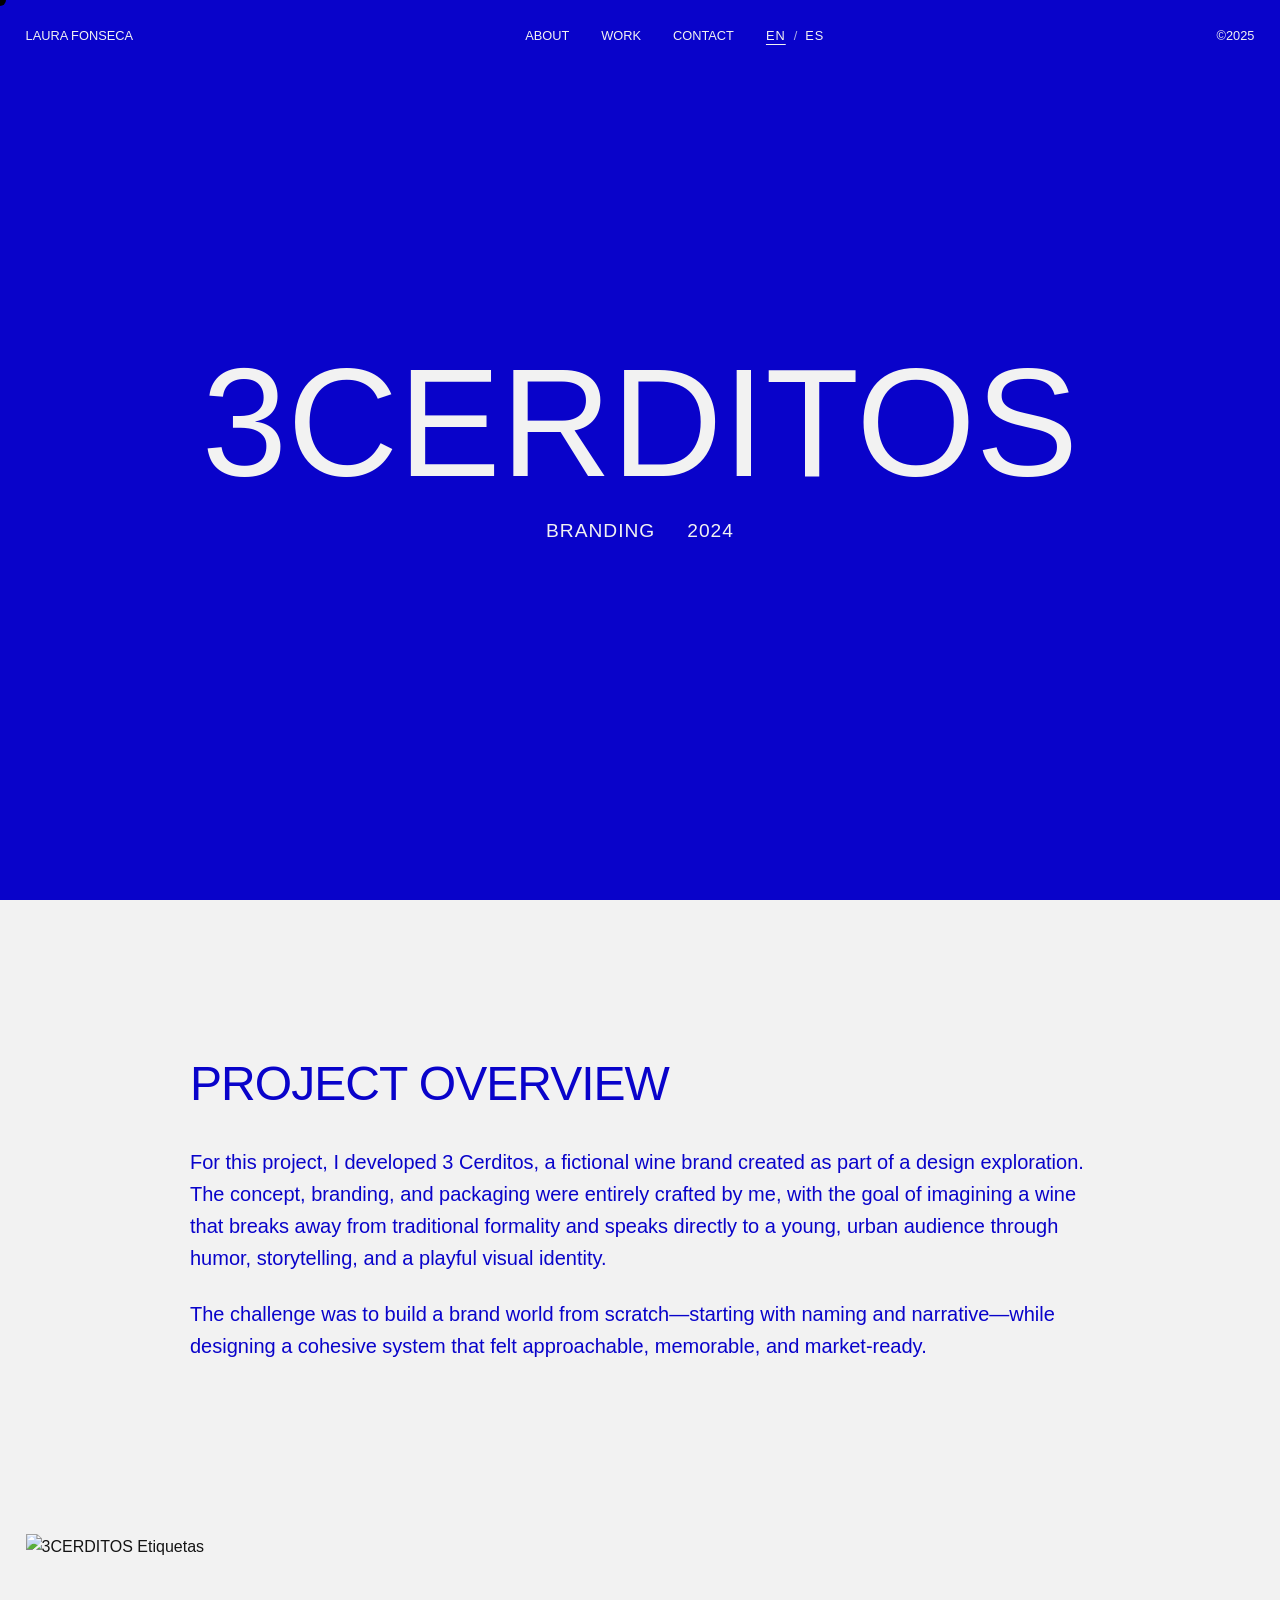
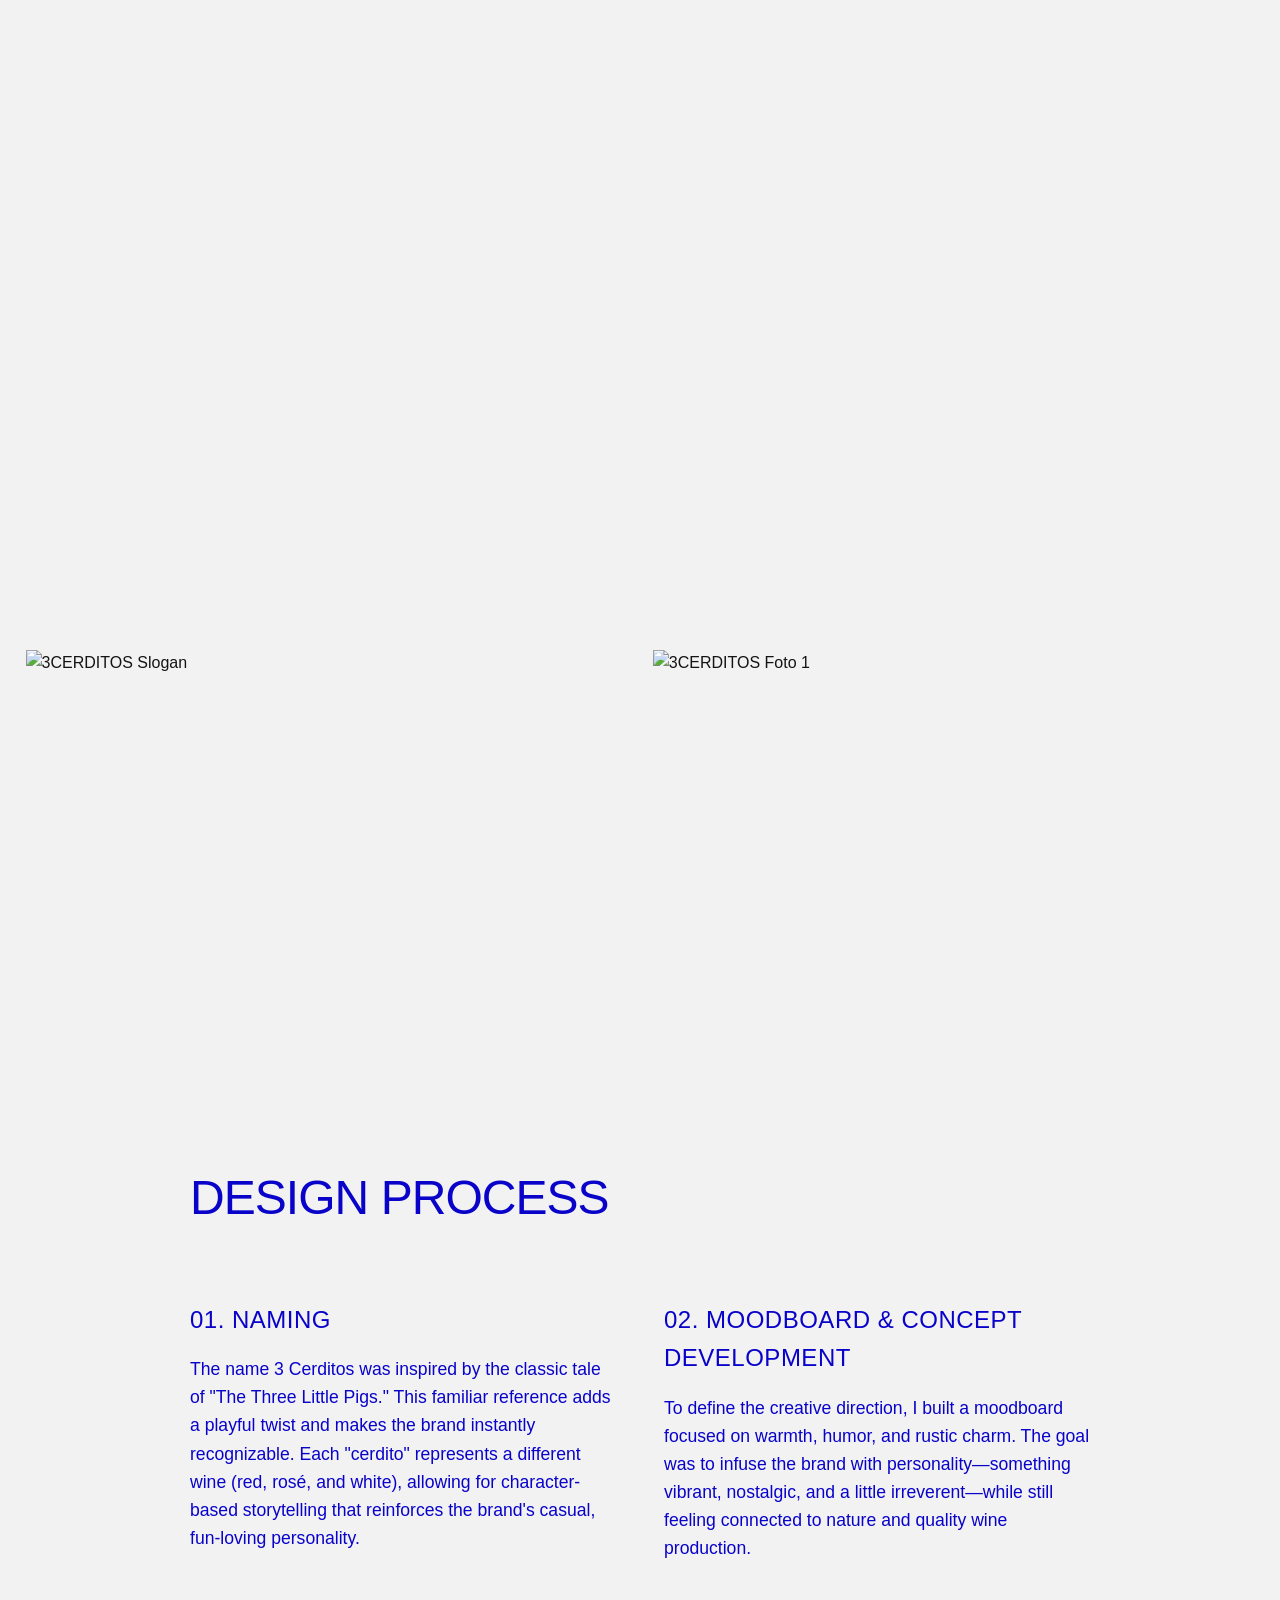
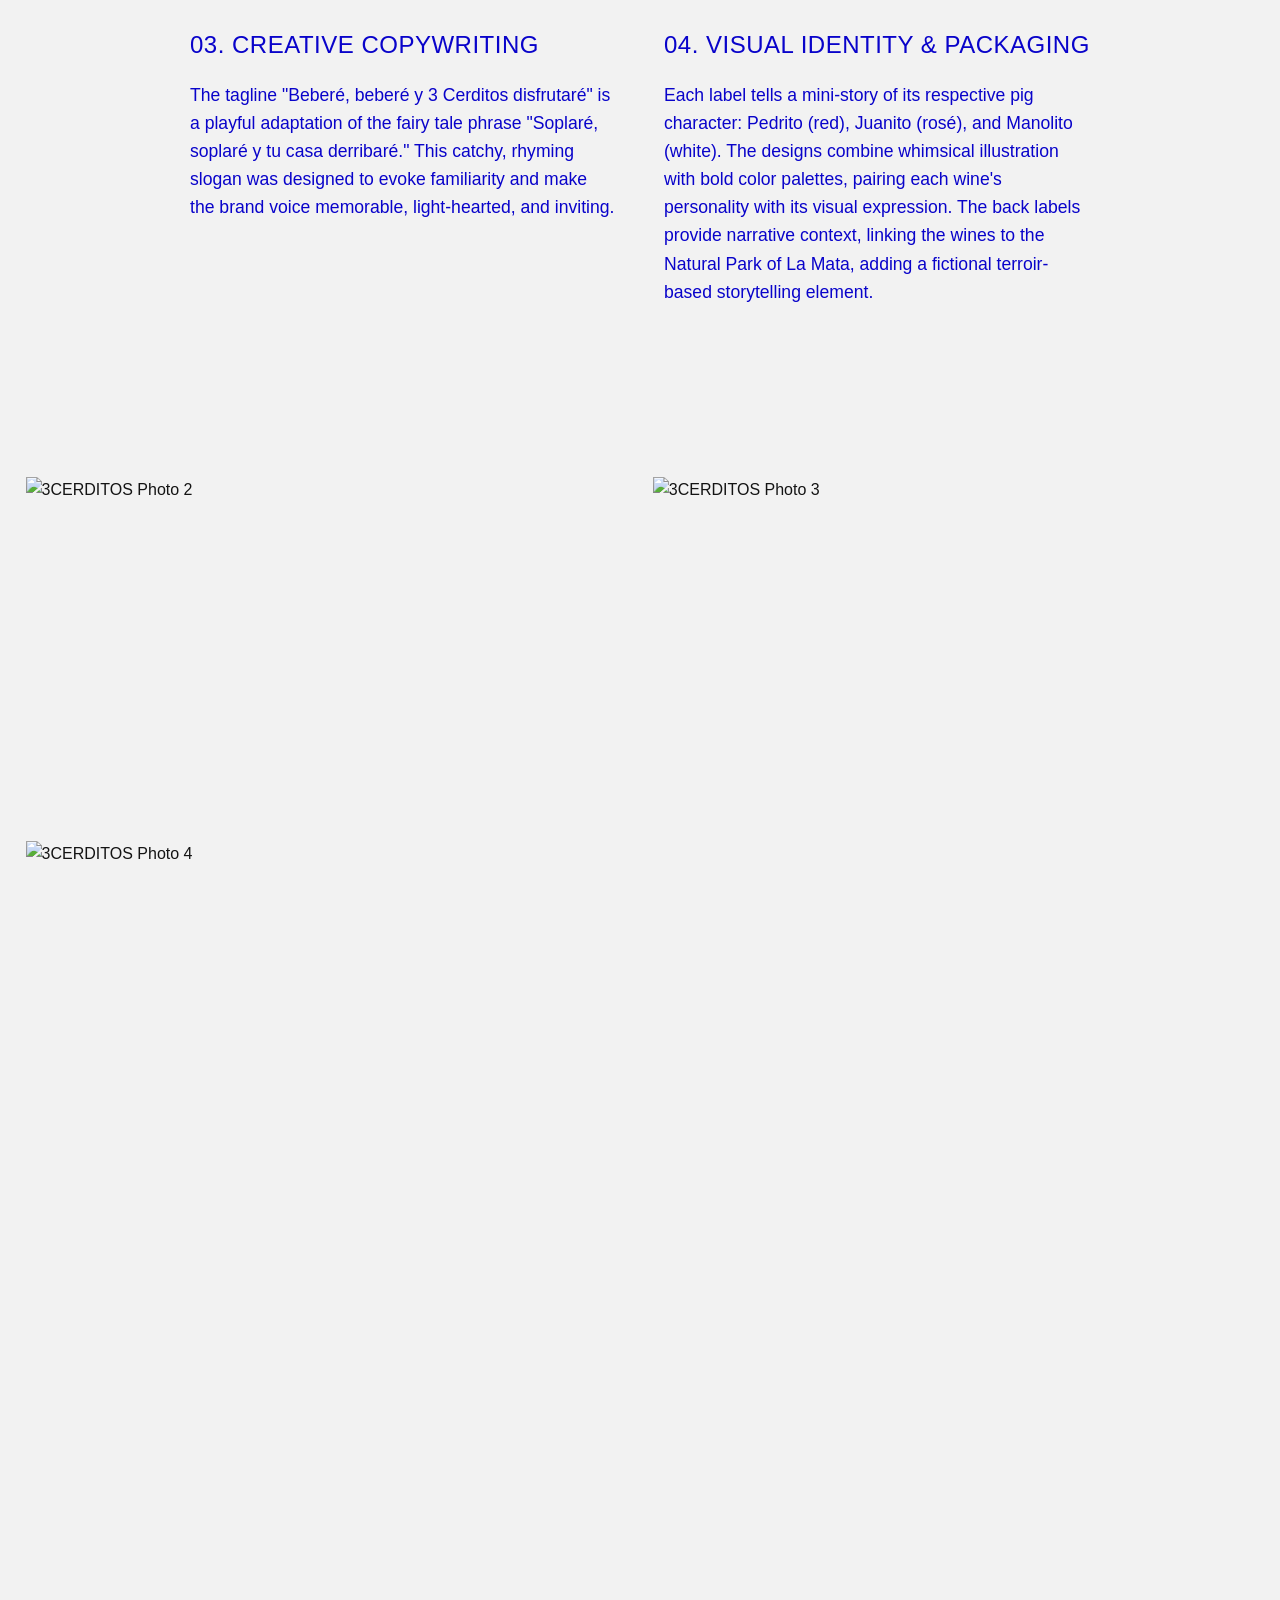
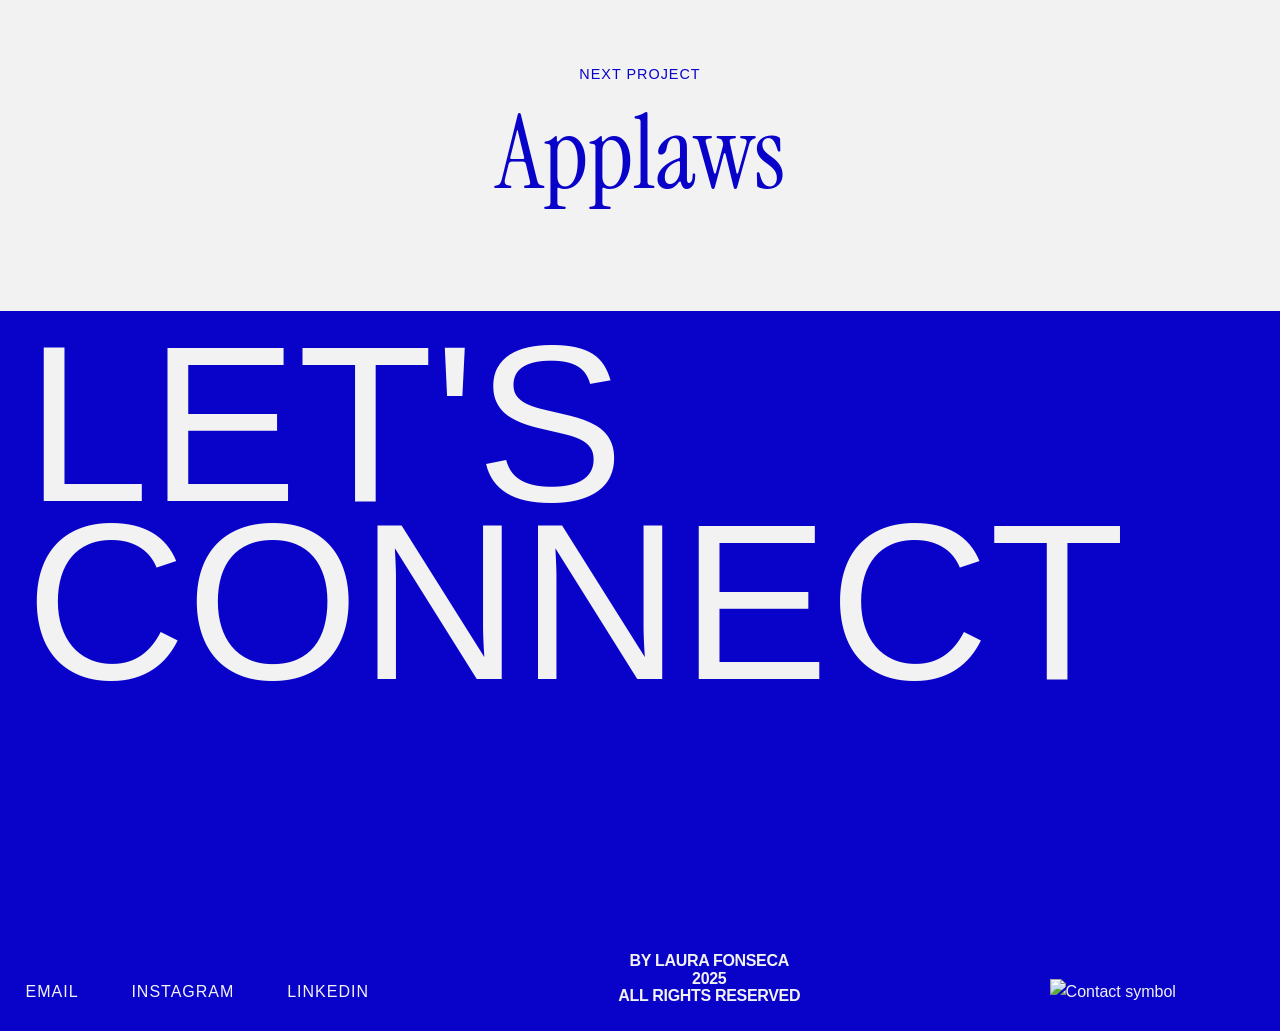
==== 3cerditos.html @ b38f1b27 "translations" ====
<!DOCTYPE html>
<html lang="es">
  <head>
    <meta charset="UTF-8" />
    <meta name="viewport" content="width=device-width, initial-scale=1.0" />
    <link
      rel="icon"
      href="https://ik.imagekit.io/v5f92ifvuz/Portfolio/logo.png"
      type="image/png"
    />
    <title>3CERDITOS - Laura Fonseca Portfolio</title>
    <!-- Google Fonts: Instrument Serif -->
    <link rel="preconnect" href="https://fonts.googleapis.com" />
    <link rel="preconnect" href="https://fonts.gstatic.com" crossorigin />
    <link
      href="https://fonts.googleapis.com/css2?family=Instrument+Serif:ital@0;1&display=swap"
      rel="stylesheet"
    />
    <link rel="stylesheet" href="assets/css/index.css" />
    <!-- GSAP for animations -->
    <script src="https://cdnjs.cloudflare.com/ajax/libs/gsap/3.12.2/gsap.min.js"></script>
    <script src="https://cdnjs.cloudflare.com/ajax/libs/gsap/3.12.2/ScrollTrigger.min.js"></script>
  </head>
  <body>
    <div class="cursor"></div>
    <header class="main-header">
      <div class="header-content">
        <div class="header-name"><a href="index.html">LAURA FONSECA</a></div>
        <nav>
          <ul>
            <li><a href="index.html#about" data-translate="about">ABOUT</a></li>
            <li><a href="index.html#work" data-translate="work">WORK</a></li>
            <li>
              <a href="index.html#contact" data-translate="contact">CONTACT</a>
            </li>
          </ul>
          <div class="language-selector">
            <span class="lang-option active" id="lang-en">EN</span>
            <span class="lang-separator">/</span>
            <span class="lang-option" id="lang-es">ES</span>
          </div>
        </nav>
        <div class="header-year">©2025</div>
      </div>
    </header>

    <main>
      <!-- Project Hero Section -->
      <section class="project-hero">
        <div class="project-hero-content">
          <h2 class="project-title">3CERDITOS</h2>
          <div class="project-meta">
            <span class="project-category" data-translate="branding"
              >Branding</span
            >
            <span class="project-year">2024</span>
          </div>
        </div>
      </section>

      <!-- Project Overview -->
      <section class="project-overview">
        <div class="project-container">
          <div class="project-description">
            <h2 data-translate="project_overview">Project Overview</h2>
            <p data-translate="cerditos_overview">
              For this project, I developed 3 Cerditos, a fictional wine brand
              created as part of a design exploration. The concept, branding,
              and packaging were entirely crafted by me, with the goal of
              imagining a wine that breaks away from traditional formality and
              speaks directly to a young, urban audience through humor,
              storytelling, and a playful visual identity.
            </p>
            <p data-translate="cerditos_challenge">
              The challenge was to build a brand world from scratch—starting
              with naming and narrative—while designing a cohesive system that
              felt approachable, memorable, and market-ready.
            </p>
          </div>
        </div>
      </section>

      <!-- Project Gallery (Part 1) -->
      <section class="project-gallery">
        <div class="gallery-item full">
          <img
            src="https://ik.imagekit.io/v5f92ifvuz/Portfolio/3cerditos/etiquetas3cerditos.jpg?updatedAt=1767378315294"
            alt="3CERDITOS Etiquetas"
            class="gallery-image"
          />
        </div>

        <div class="gallery-grid-2">
          <div class="gallery-item">
            <img
              src="https://ik.imagekit.io/v5f92ifvuz/Portfolio/3cerditos/3cerditosinsta-07.png"
              alt="3CERDITOS Slogan"
              class="gallery-image"
            />
          </div>
          <div class="gallery-item">
            <img
              src="https://ik.imagekit.io/v5f92ifvuz/Portfolio/3cerditos/fotos3c3.png?updatedAt=1767378315940"
              alt="3CERDITOS Foto 1"
              class="gallery-image"
            />
          </div>
        </div>
      </section>

      <!-- Project Process -->
      <section class="project-process">
        <div class="project-container">
          <h2 data-translate="design_process">Design Process</h2>
          <div class="process-grid">
            <div class="process-item">
              <h3 data-translate="naming_title">01. Naming</h3>
              <p data-translate="naming_text">
                The name 3 Cerditos was inspired by the classic tale of "The
                Three Little Pigs." This familiar reference adds a playful twist
                and makes the brand instantly recognizable. Each "cerdito"
                represents a different wine (red, rosé, and white), allowing for
                character-based storytelling that reinforces the brand's casual,
                fun-loving personality.
              </p>
            </div>
            <div class="process-item">
              <h3 data-translate="moodboard_title">
                02. Moodboard & Concept Development
              </h3>
              <p data-translate="moodboard_text">
                To define the creative direction, I built a moodboard focused on
                warmth, humor, and rustic charm. The goal was to infuse the
                brand with personality—something vibrant, nostalgic, and a
                little irreverent—while still feeling connected to nature and
                quality wine production.
              </p>
            </div>
            <div class="process-item">
              <h3 data-translate="copywriting_title">
                03. Creative Copywriting
              </h3>
              <p data-translate="copywriting_text">
                The tagline "Beberé, beberé y 3 Cerditos disfrutaré" is a
                playful adaptation of the fairy tale phrase "Soplaré, soplaré y
                tu casa derribaré." This catchy, rhyming slogan was designed to
                evoke familiarity and make the brand voice memorable,
                light-hearted, and inviting.
              </p>
            </div>
            <div class="process-item">
              <h3 data-translate="visual_identity_title">
                04. Visual Identity & Packaging
              </h3>
              <p data-translate="visual_identity_cerditos_text">
                Each label tells a mini-story of its respective pig character:
                Pedrito (red), Juanito (rosé), and Manolito (white). The designs
                combine whimsical illustration with bold color palettes, pairing
                each wine's personality with its visual expression. The back
                labels provide narrative context, linking the wines to the
                Natural Park of La Mata, adding a fictional terroir-based
                storytelling element.
              </p>
            </div>
          </div>
        </div>
      </section>

      <!-- Project Gallery (Part 2) -->
      <section class="project-gallery">
        <div class="gallery-grid-2">
          <div class="gallery-item">
            <img
              src="https://ik.imagekit.io/v5f92ifvuz/Portfolio/3cerditos/BenditoMockup-WWW-T_Shirt-02_99613%201.png?updatedAt=1767378315387"
              alt="3CERDITOS Photo 2"
              class="gallery-image"
            />
          </div>
          <div class="gallery-item">
            <img
              src="https://ik.imagekit.io/v5f92ifvuz/Portfolio/3cerditos/fotos3c4.png?updatedAt=1767378317890"
              alt="3CERDITOS Photo 3"
              class="gallery-image"
            />
          </div>
        </div>

        <div class="gallery-item full">
          <img
            src="https://ik.imagekit.io/v5f92ifvuz/Portfolio/3cerditos/BenditoMockup-WWW-Box-02_38816%20copia.png"
            alt="3CERDITOS Photo 4"
            class="gallery-image"
          />
        </div>
      </section>

      <!-- Next Project -->
      <section class="next-project">
        <a href="applaws.html" class="next-project-link">
          <span class="next-label" data-translate="next_project"
            >Next Project</span
          >
          <h3 class="next-title">Applaws</h3>
        </a>
      </section>

      <!-- Contact Section -->
      <section class="contact" id="contact">
        <h2 class="scale-in" data-translate="lets_connect">
          LET'S<br />CONNECT
        </h2>

        <div class="footer-wrapper" style="opacity: 1">
          <div class="contact-links">
            <a
              href="mailto:laurafonortes@gmail.com"
              class="bold-link"
              data-translate="email"
              >EMAIL</a
            >
            <a
              href="https://www.instagram.com/laurafonseca.design"
              target="_blank"
              class="bold-link"
              data-translate="instagram"
              >INSTAGRAM</a
            >
            <a
              href="https://www.linkedin.com/in/laura-fonseca-ort%C3%A9s-6abb1227b"
              target="_blank"
              class="bold-link"
              data-translate="linkedin"
              >LINKEDIN</a
            >
          </div>

          <div class="footer-info">
            <p data-translate="by_laura">
              BY LAURA FONSECA<br />2025<br />ALL RIGHTS RESERVED
            </p>
          </div>

          <div class="contact-symbol">
            <img
              src="https://ik.imagekit.io/v5f92ifvuz/Portfolio/image%201.png"
              alt="Contact symbol"
              class="contact-image"
            />
          </div>
        </div>
      </section>
    </main>

    <script src="assets/js/main.js"></script>
  </body>
</html>
---- assets/css/index.css ----
/**
 * ─────────────────────────────────────────────
 *  CSS Barrel Index
 * ─────────────────────────────────────────────
 *
 *  This file uses the "barrel pattern" to re-export (import) a collection
 *  of CSS modules in a single place, making project imports simpler and
 *  more maintainable. Instead of importing each CSS file individually 
 *  throughout your project, you only need to import this index file.
 *
 *  All base styles, typography, and global site rules are centralized here.
 * 
 *  ➡️  Add new @import statements below as your CSS grows!
 * 
 *
 */

@import url("reset.css");
@import url("base.css");
@import url("layout.css");
@import url("components.css");
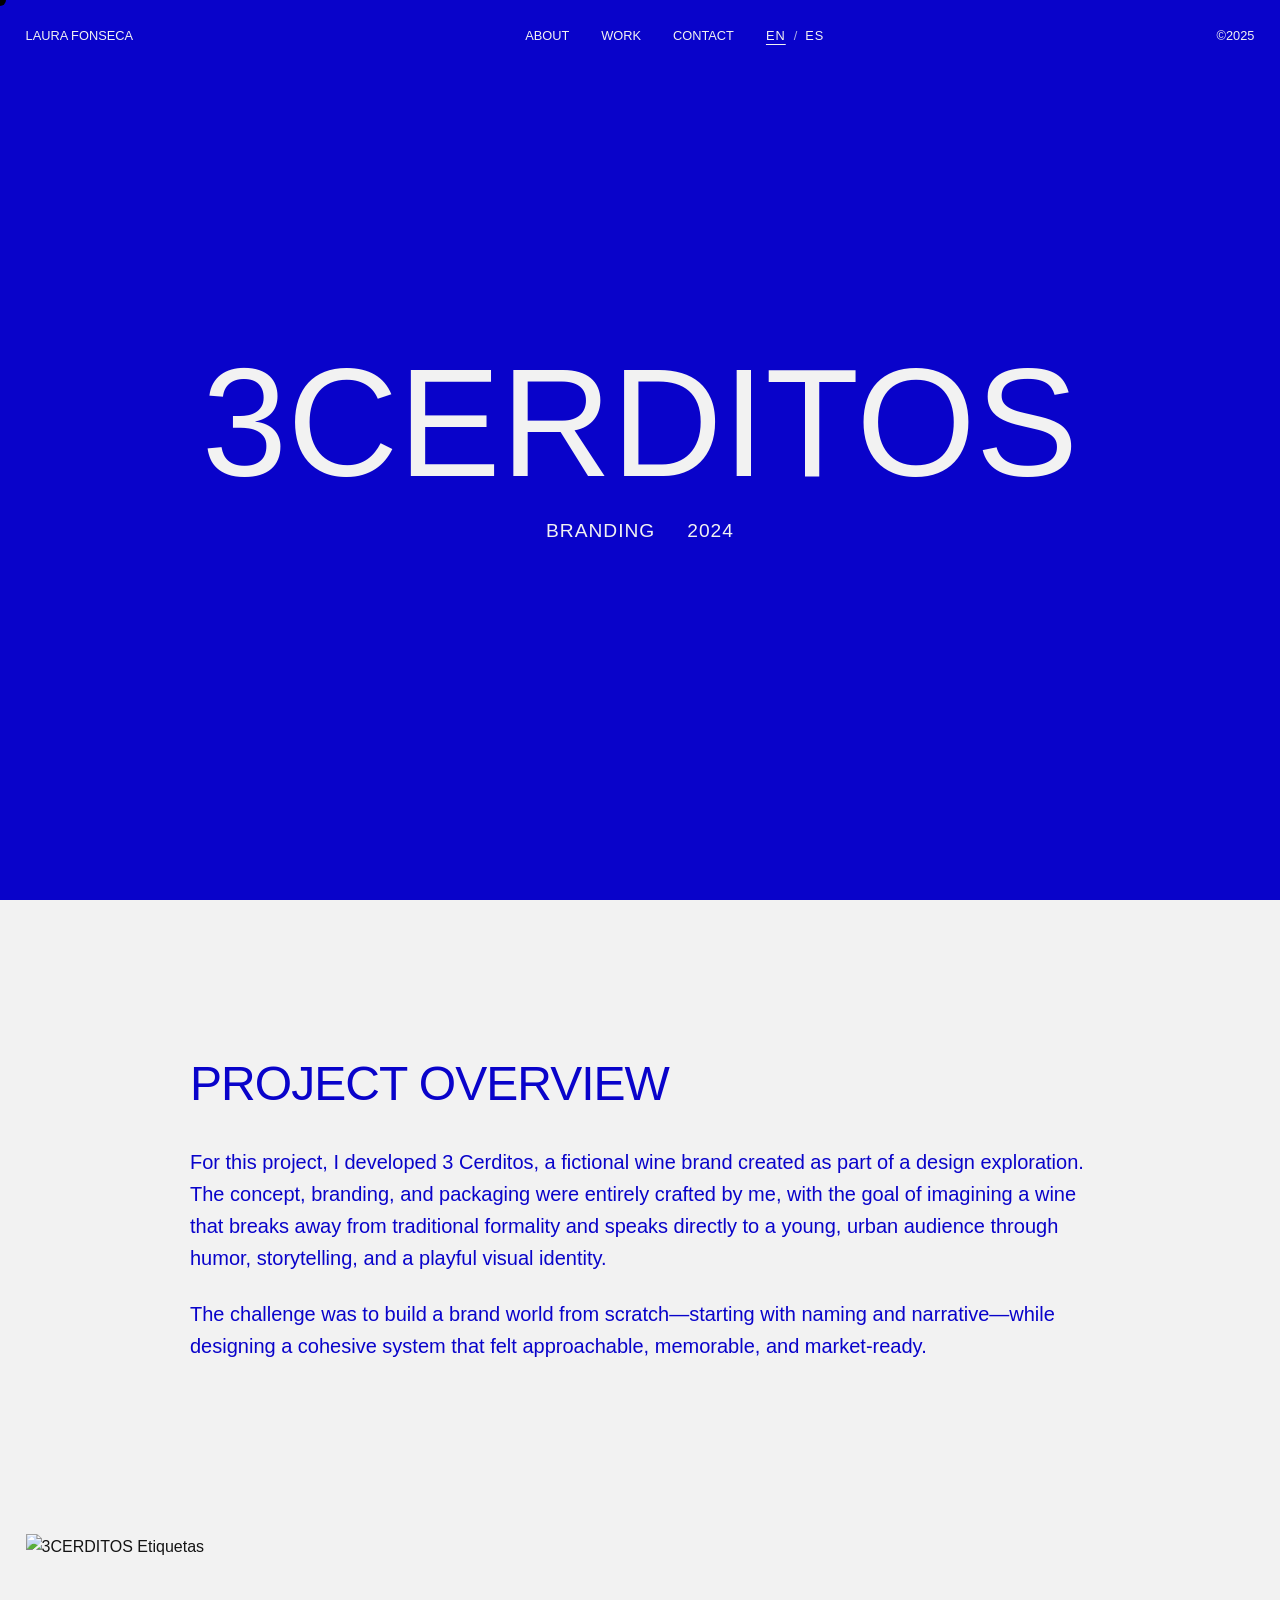
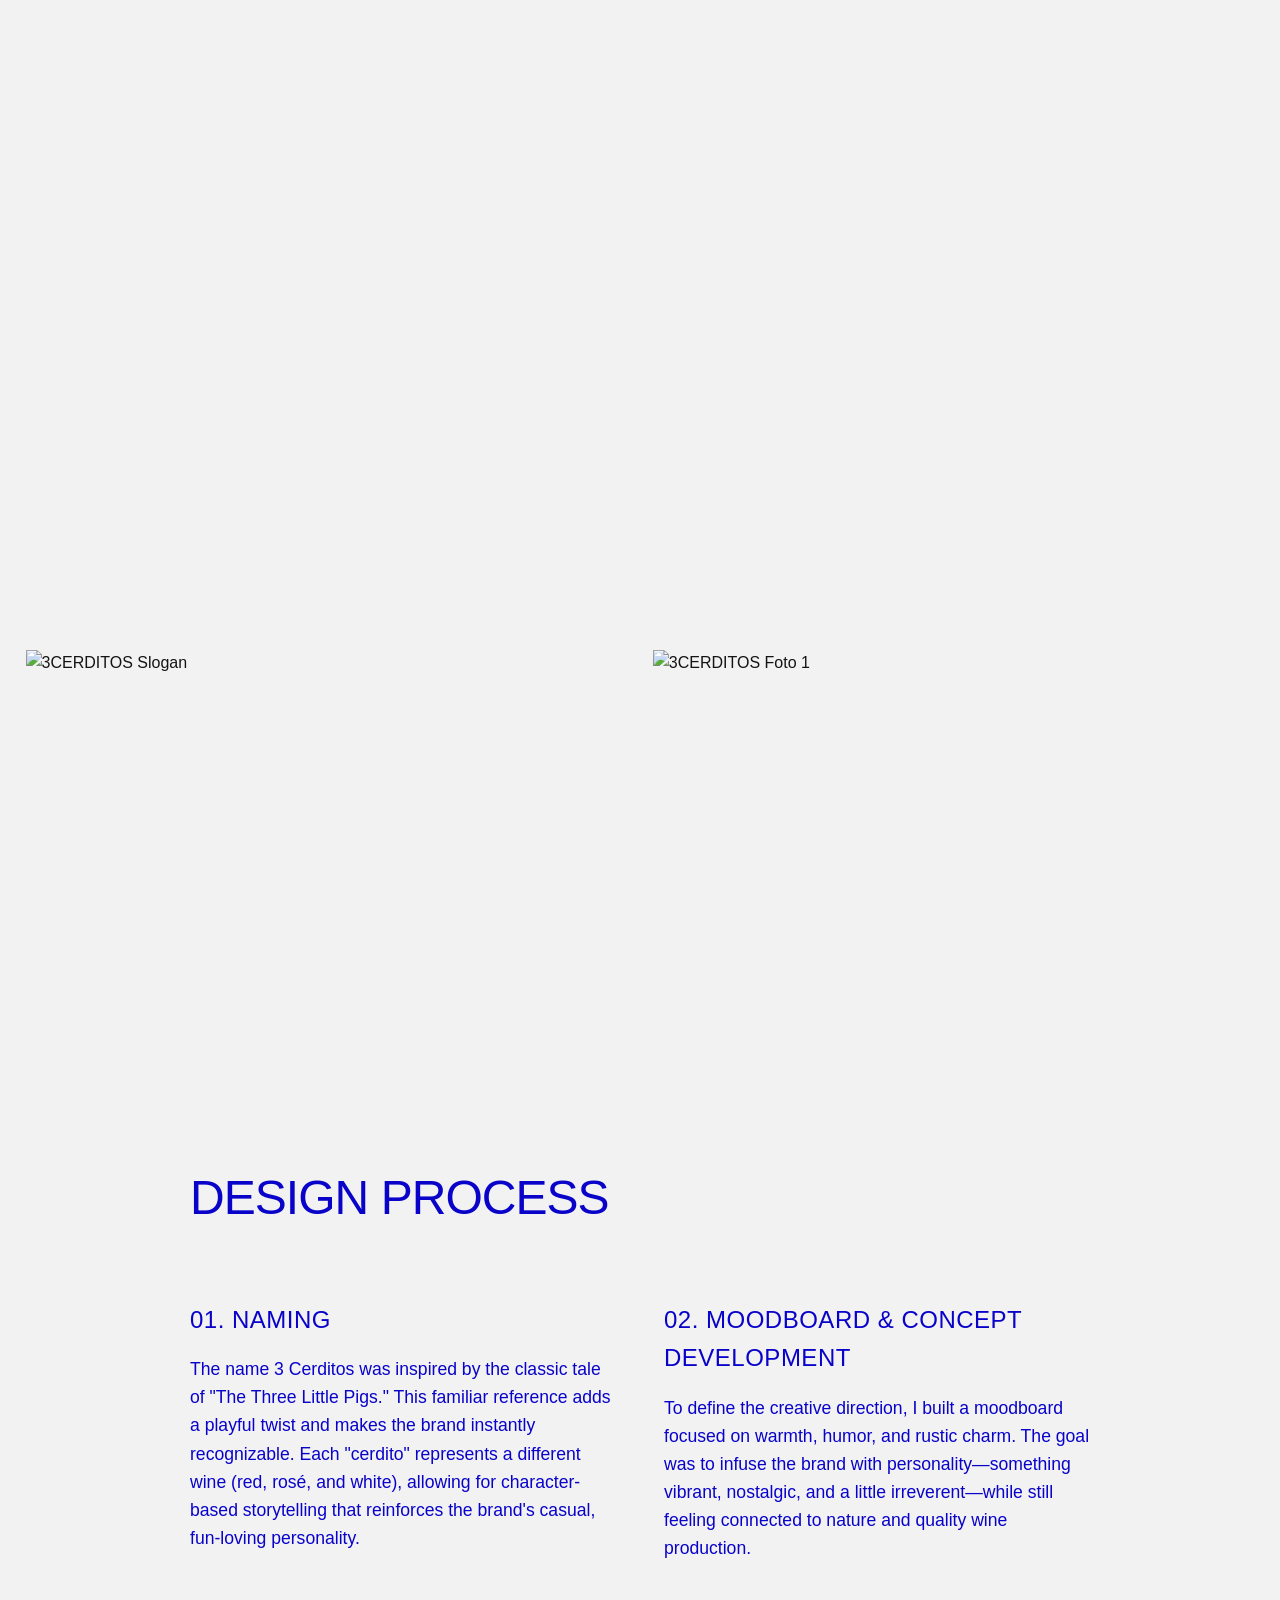
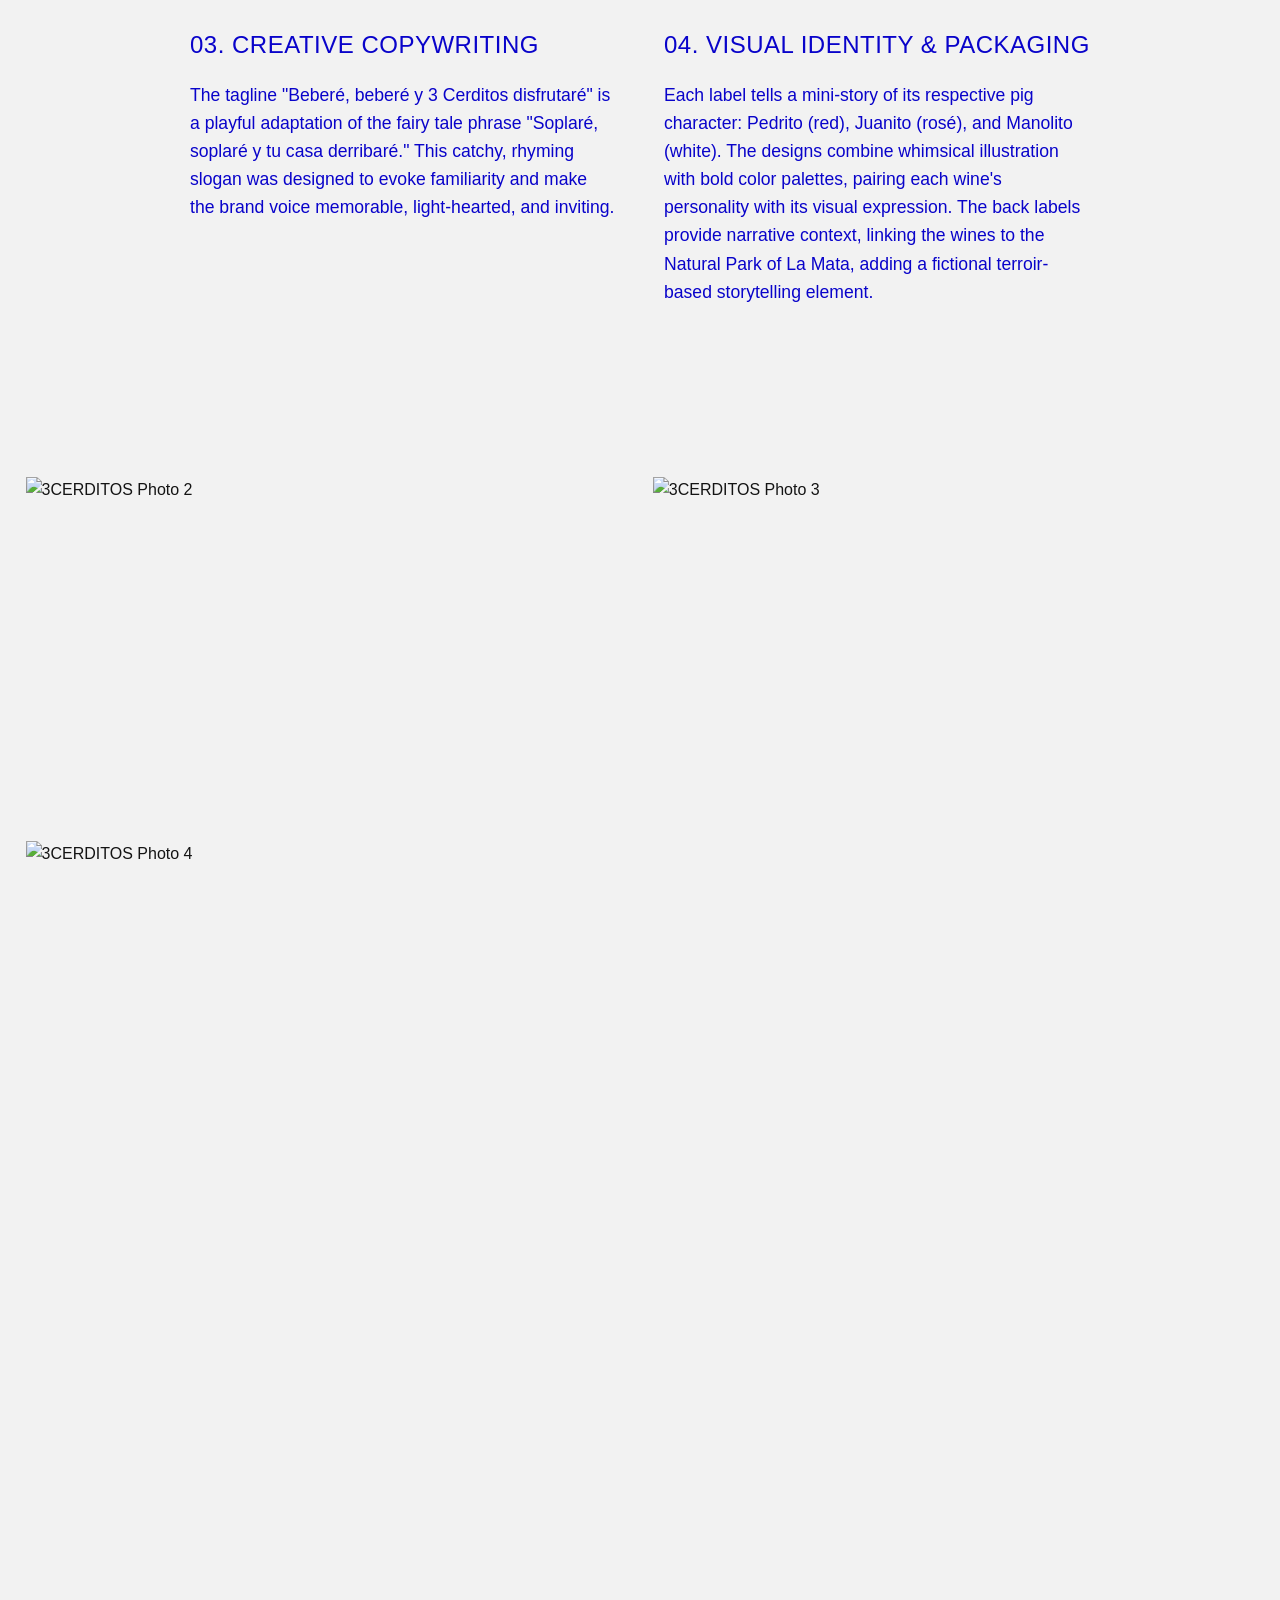
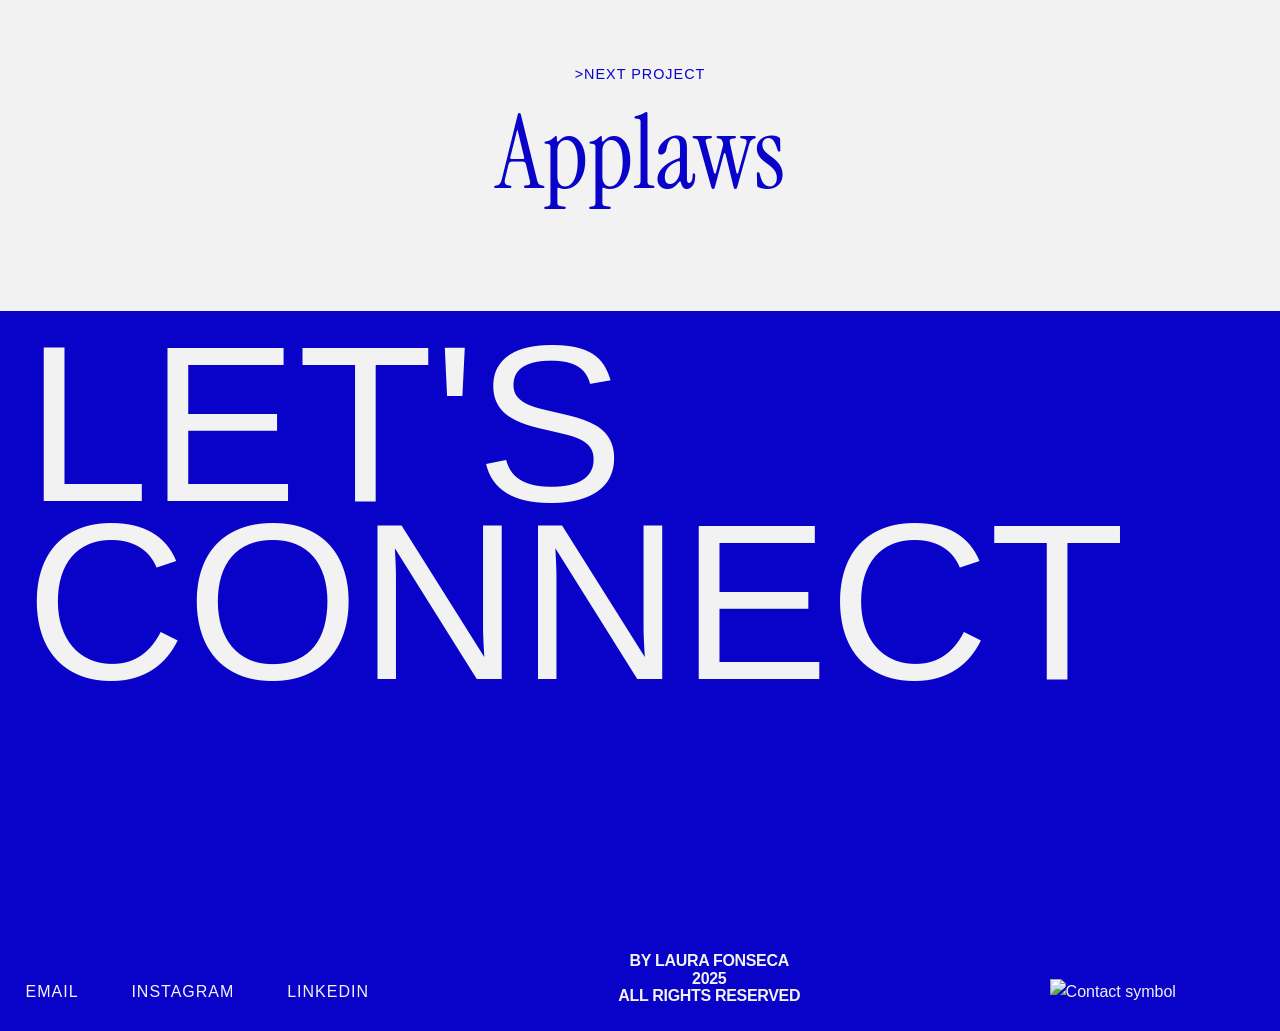
==== commit 97052896: "organisedtranslations" ====
--- a/3cerditos.html
+++ b/3cerditos.html
@@ -28,10 +28,16 @@
         <div class="header-name"><a href="index.html">LAURA FONSECA</a></div>
         <nav>
           <ul>
-            <li><a href="index.html#about" data-translate="about">ABOUT</a></li>
-            <li><a href="index.html#work" data-translate="work">WORK</a></li>
             <li>
-              <a href="index.html#contact" data-translate="contact">CONTACT</a>
+              <a href="index.html#about" data-translate="nav.about">ABOUT</a>
+            </li>
+            <li>
+              <a href="index.html#work" data-translate="nav.work">WORK</a>
+            </li>
+            <li>
+              <a href="index.html#contact" data-translate="nav.contact"
+                >CONTACT</a
+              >
             </li>
           </ul>
           <div class="language-selector">
@@ -50,7 +56,9 @@
         <div class="project-hero-content">
           <h2 class="project-title">3CERDITOS</h2>
           <div class="project-meta">
-            <span class="project-category" data-translate="branding"
+            <span
+              class="project-category"
+              data-translate="projects.cerditos.category"
               >Branding</span
             >
             <span class="project-year">2024</span>
@@ -62,8 +70,8 @@
       <section class="project-overview">
         <div class="project-container">
           <div class="project-description">
-            <h2 data-translate="project_overview">Project Overview</h2>
-            <p data-translate="cerditos_overview">
+            <h2 data-translate="projects.common.overview">Project Overview</h2>
+            <p data-translate="projects.cerditos.overview">
               For this project, I developed 3 Cerditos, a fictional wine brand
               created as part of a design exploration. The concept, branding,
               and packaging were entirely crafted by me, with the goal of
@@ -71,7 +79,7 @@
               speaks directly to a young, urban audience through humor,
               storytelling, and a playful visual identity.
             </p>
-            <p data-translate="cerditos_challenge">
+            <p data-translate="projects.cerditos.challenge">
               The challenge was to build a brand world from scratch—starting
               with naming and narrative—while designing a cohesive system that
               felt approachable, memorable, and market-ready.
@@ -111,11 +119,15 @@
       <!-- Project Process -->
       <section class="project-process">
         <div class="project-container">
-          <h2 data-translate="design_process">Design Process</h2>
+          <h2 data-translate="projects.common.design_process">
+            Design Process
+          </h2>
           <div class="process-grid">
             <div class="process-item">
-              <h3 data-translate="naming_title">01. Naming</h3>
-              <p data-translate="naming_text">
+              <h3 data-translate="projects.cerditos.process.naming_title">
+                01. Naming
+              </h3>
+              <p data-translate="projects.cerditos.process.naming_text">
                 The name 3 Cerditos was inspired by the classic tale of "The
                 Three Little Pigs." This familiar reference adds a playful twist
                 and makes the brand instantly recognizable. Each "cerdito"
@@ -125,10 +137,10 @@
               </p>
             </div>
             <div class="process-item">
-              <h3 data-translate="moodboard_title">
+              <h3 data-translate="projects.cerditos.process.moodboard_title">
                 02. Moodboard & Concept Development
               </h3>
-              <p data-translate="moodboard_text">
+              <p data-translate="projects.cerditos.process.moodboard_text">
                 To define the creative direction, I built a moodboard focused on
                 warmth, humor, and rustic charm. The goal was to infuse the
                 brand with personality—something vibrant, nostalgic, and a
@@ -137,10 +149,10 @@
               </p>
             </div>
             <div class="process-item">
-              <h3 data-translate="copywriting_title">
+              <h3 data-translate="projects.cerditos.process.copywriting_title">
                 03. Creative Copywriting
               </h3>
-              <p data-translate="copywriting_text">
+              <p data-translate="projects.cerditos.process.copywriting_text">
                 The tagline "Beberé, beberé y 3 Cerditos disfrutaré" is a
                 playful adaptation of the fairy tale phrase "Soplaré, soplaré y
                 tu casa derribaré." This catchy, rhyming slogan was designed to
@@ -149,10 +161,10 @@
               </p>
             </div>
             <div class="process-item">
-              <h3 data-translate="visual_identity_title">
+              <h3 data-translate="projects.cerditos.process.identity_title">
                 04. Visual Identity & Packaging
               </h3>
-              <p data-translate="visual_identity_cerditos_text">
+              <p data-translate="projects.cerditos.process.identity_text">
                 Each label tells a mini-story of its respective pig character:
                 Pedrito (red), Juanito (rosé), and Manolito (white). The designs
                 combine whimsical illustration with bold color palettes, pairing
@@ -197,7 +209,10 @@
       <!-- Next Project -->
       <section class="next-project">
         <a href="applaws.html" class="next-project-link">
-          <span class="next-label" data-translate="next_project"
+          <span
+            class="next-label"
+            data-translate="projects.common.next_project"
+          >
             >Next Project</span
           >
           <h3 class="next-title">Applaws</h3>
@@ -206,7 +221,7 @@
 
       <!-- Contact Section -->
       <section class="contact" id="contact">
-        <h2 class="scale-in" data-translate="lets_connect">
+        <h2 class="scale-in" data-translate="footer.lets_connect">
           LET'S<br />CONNECT
         </h2>
 
@@ -215,27 +230,27 @@
             <a
               href="mailto:laurafonortes@gmail.com"
               class="bold-link"
-              data-translate="email"
+              data-translate="footer.email"
               >EMAIL</a
             >
             <a
               href="https://www.instagram.com/laurafonseca.design"
               target="_blank"
               class="bold-link"
-              data-translate="instagram"
+              data-translate="footer.instagram"
               >INSTAGRAM</a
             >
             <a
               href="https://www.linkedin.com/in/laura-fonseca-ort%C3%A9s-6abb1227b"
               target="_blank"
               class="bold-link"
-              data-translate="linkedin"
+              data-translate="footer.linkedin"
               >LINKEDIN</a
             >
           </div>
 
           <div class="footer-info">
-            <p data-translate="by_laura">
+            <p data-translate="footer.by_laura">
               BY LAURA FONSECA<br />2025<br />ALL RIGHTS RESERVED
             </p>
           </div>
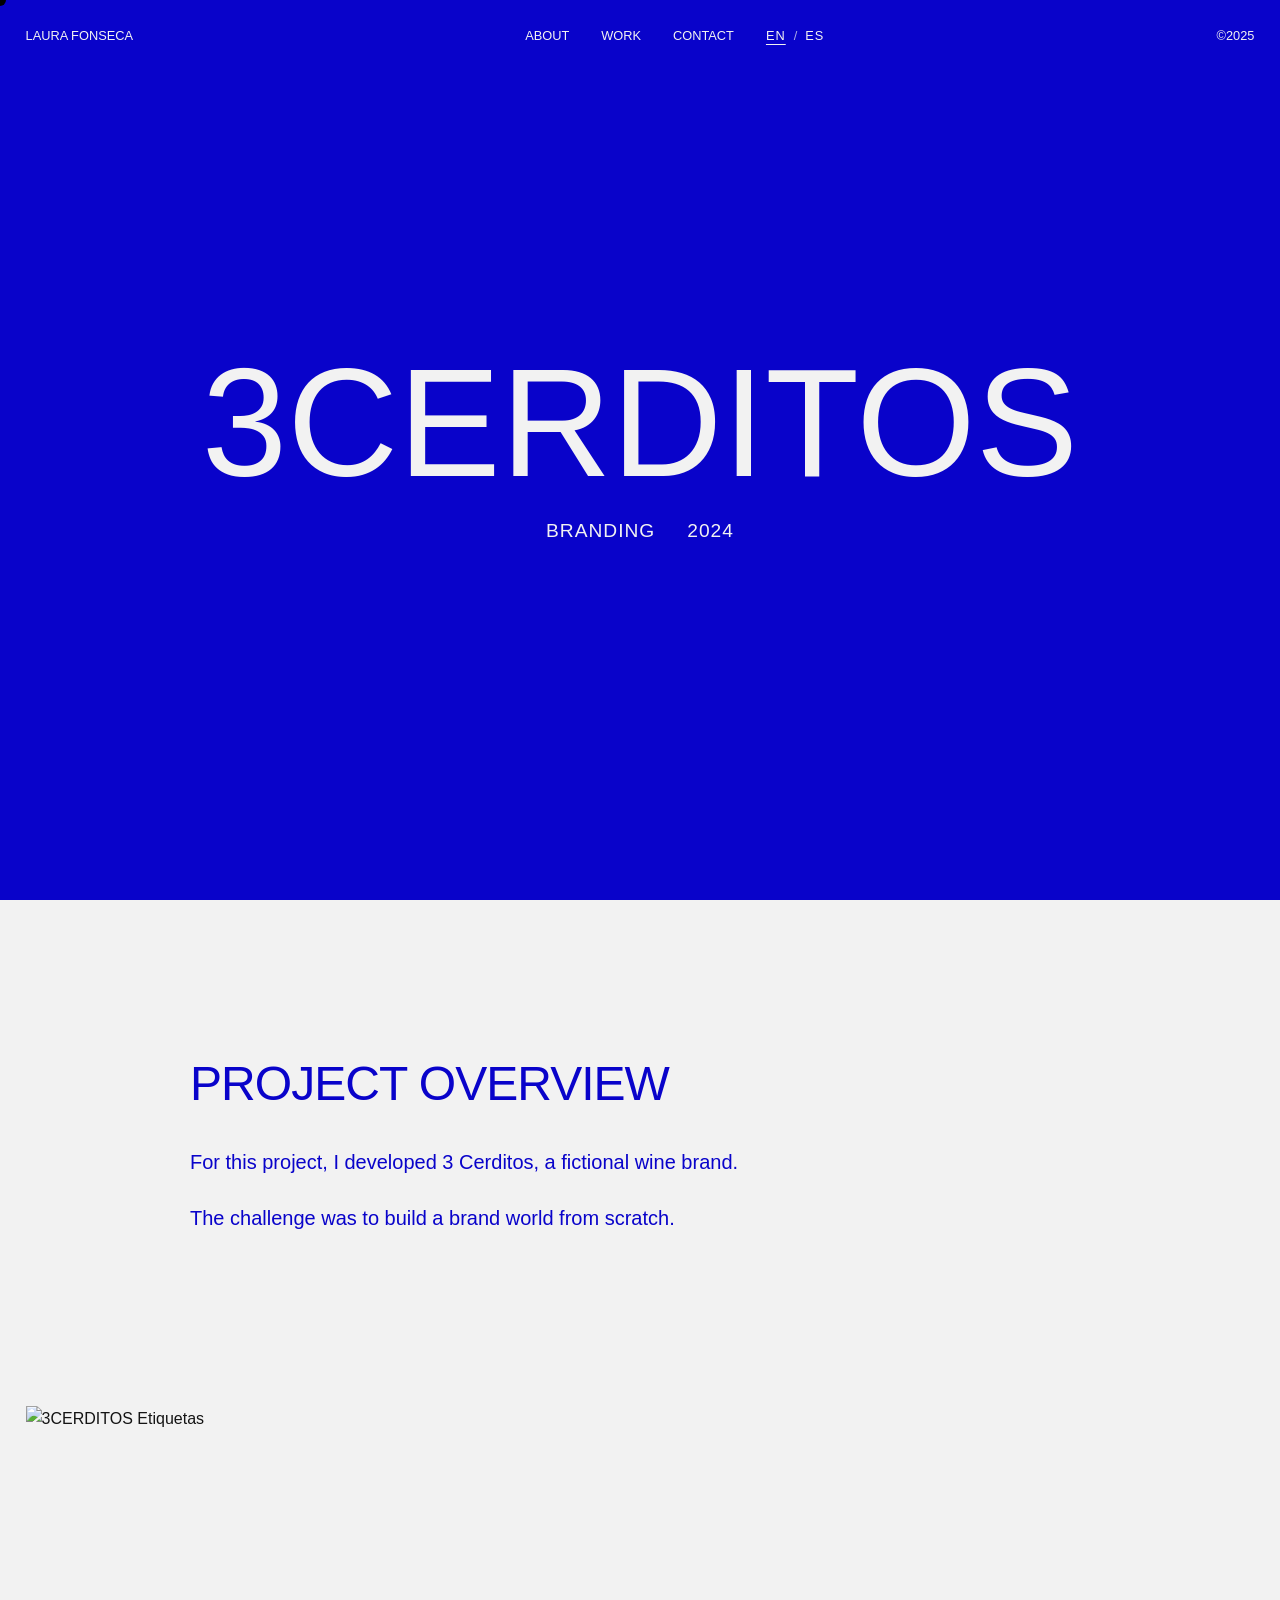
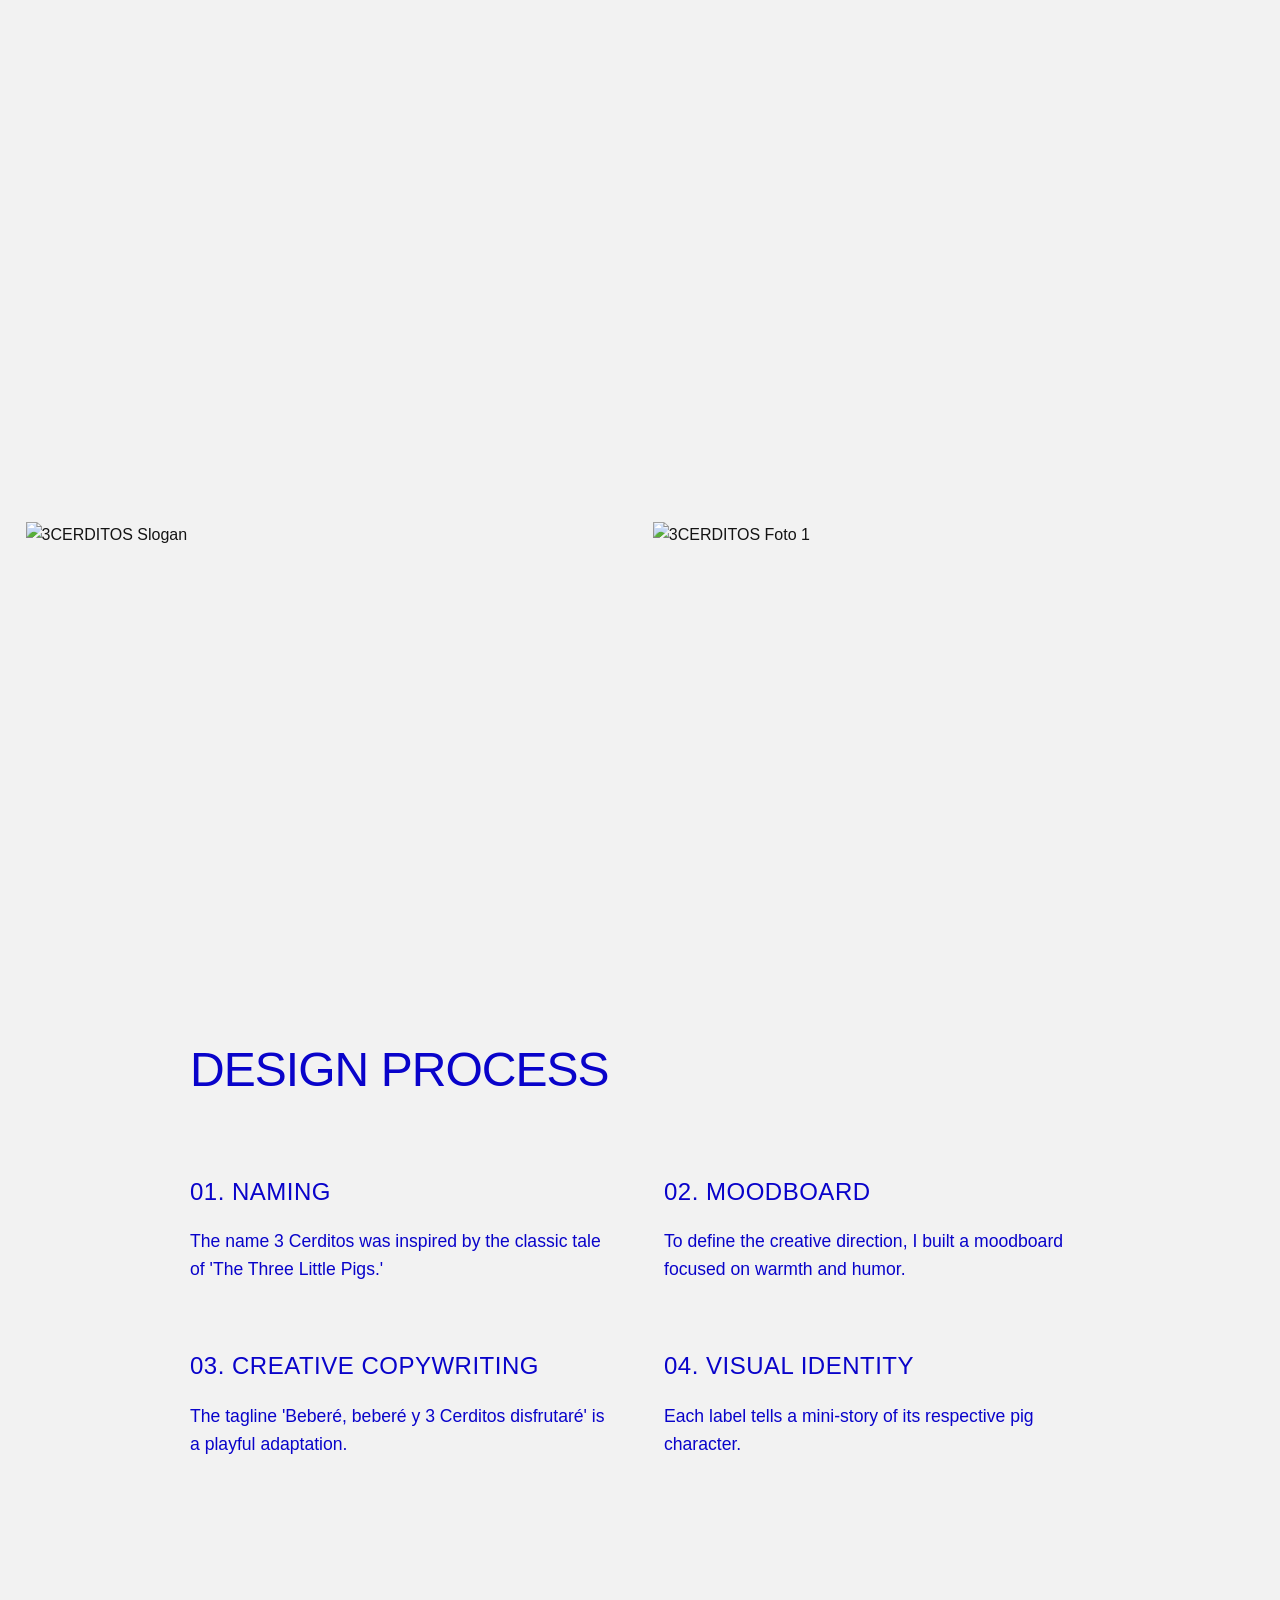
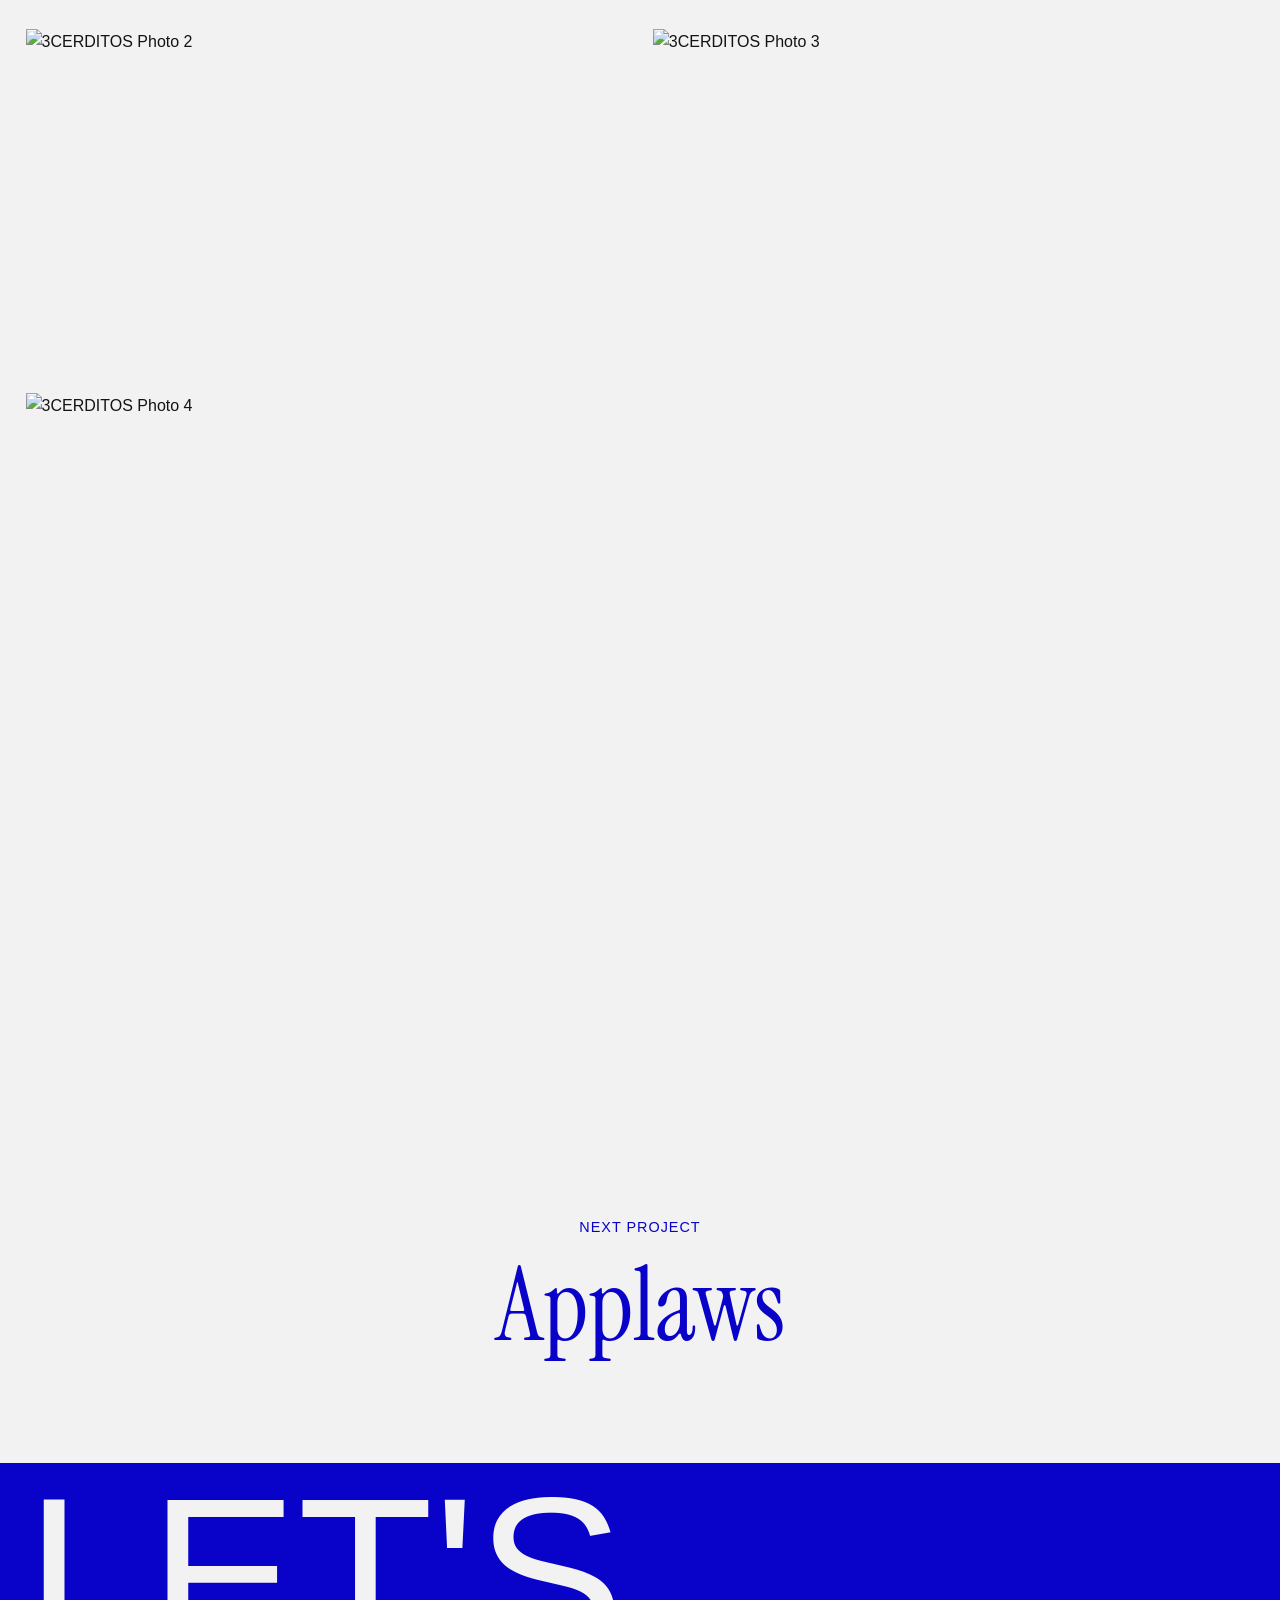
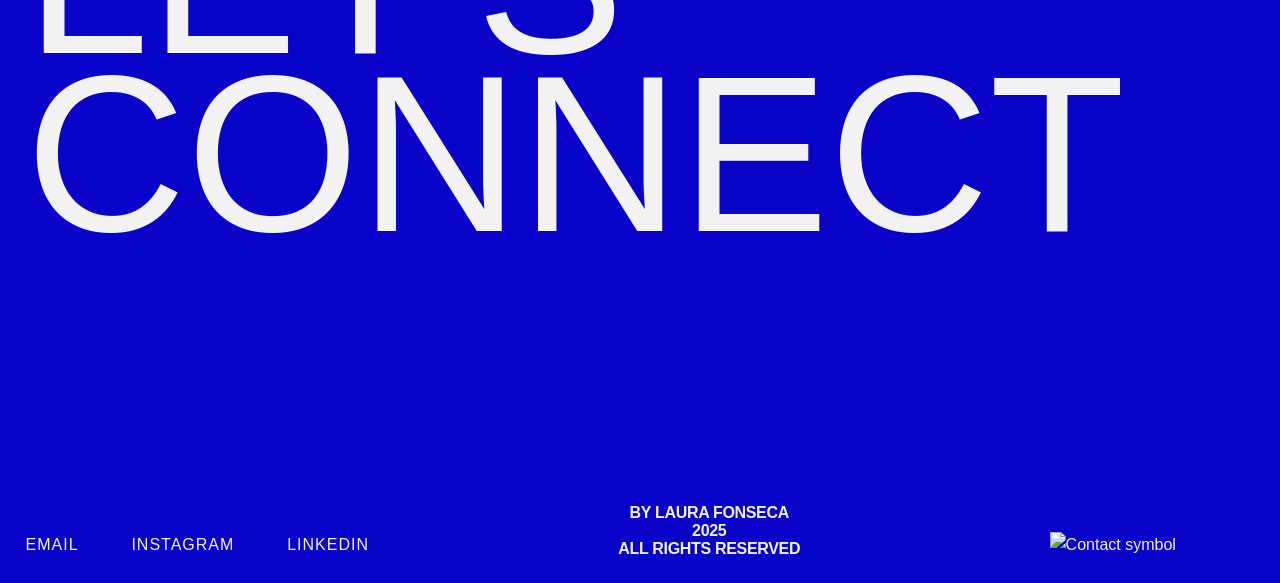
==== commit 323625e7: "seo&h1proyectos" ====
--- a/3cerditos.html
+++ b/3cerditos.html
@@ -9,7 +9,46 @@
       type="image/png"
     />
     <title>3CERDITOS - Laura Fonseca Portfolio</title>
-    <!-- Google Fonts: Instrument Serif -->
+
+    <meta
+      name="description"
+      content="Branding y diseño de packaging para 3 Cerditos, una marca de vino ficticia que rompe moldes con humor y narrativa visual."
+    />
+    <meta name="author" content="Laura Fonseca" />
+
+    <meta property="og:type" content="website" />
+    <meta
+      property="og:url"
+      content="https://laurafonsecadesign.github.io/final-project-portfolio-template-2025/3cerditos.html"
+    />
+    <meta property="og:title" content="3 Cerditos Project - Laura Fonseca" />
+    <meta
+      property="og:description"
+      content="Branding y packaging para marca de vino ficticia."
+    />
+    <meta
+      property="og:image"
+      content="https://ik.imagekit.io/v5f92ifvuz/Portfolio/3cerditos/etiquetas3cerditos.jpg?updatedAt=1767378315294"
+    />
+
+    <meta property="twitter:card" content="summary_large_image" />
+    <meta
+      property="twitter:url"
+      content="https://laurafonsecadesign.github.io/final-project-portfolio-template-2025/3cerditos.html"
+    />
+    <meta
+      property="twitter:title"
+      content="3 Cerditos Project - Laura Fonseca"
+    />
+    <meta
+      property="twitter:description"
+      content="Branding y packaging para marca de vino ficticia."
+    />
+    <meta
+      property="twitter:image"
+      content="https://ik.imagekit.io/v5f92ifvuz/Portfolio/3cerditos/etiquetas3cerditos.jpg?updatedAt=1767378315294"
+    />
+
     <link rel="preconnect" href="https://fonts.googleapis.com" />
     <link rel="preconnect" href="https://fonts.gstatic.com" crossorigin />
     <link
@@ -17,7 +56,6 @@
       rel="stylesheet"
     />
     <link rel="stylesheet" href="assets/css/index.css" />
-    <!-- GSAP for animations -->
     <script src="https://cdnjs.cloudflare.com/ajax/libs/gsap/3.12.2/gsap.min.js"></script>
     <script src="https://cdnjs.cloudflare.com/ajax/libs/gsap/3.12.2/ScrollTrigger.min.js"></script>
   </head>
@@ -51,10 +89,9 @@
     </header>
 
     <main>
-      <!-- Project Hero Section -->
       <section class="project-hero">
         <div class="project-hero-content">
-          <h2 class="project-title">3CERDITOS</h2>
+          <h1 class="project-title">3CERDITOS</h1>
           <div class="project-meta">
             <span
               class="project-category"
@@ -66,7 +103,6 @@
         </div>
       </section>
 
-      <!-- Project Overview -->
       <section class="project-overview">
         <div class="project-container">
           <div class="project-description">
@@ -88,7 +124,6 @@
         </div>
       </section>
 
-      <!-- Project Gallery (Part 1) -->
       <section class="project-gallery">
         <div class="gallery-item full">
           <img
@@ -116,7 +151,6 @@
         </div>
       </section>
 
-      <!-- Project Process -->
       <section class="project-process">
         <div class="project-container">
           <h2 data-translate="projects.common.design_process">
@@ -178,7 +212,6 @@
         </div>
       </section>
 
-      <!-- Project Gallery (Part 2) -->
       <section class="project-gallery">
         <div class="gallery-grid-2">
           <div class="gallery-item">
@@ -206,7 +239,6 @@
         </div>
       </section>
 
-      <!-- Next Project -->
       <section class="next-project">
         <a href="applaws.html" class="next-project-link">
           <span
@@ -219,7 +251,6 @@
         </a>
       </section>
 
-      <!-- Contact Section -->
       <section class="contact" id="contact">
         <h2 class="scale-in" data-translate="footer.lets_connect">
           LET'S<br />CONNECT
